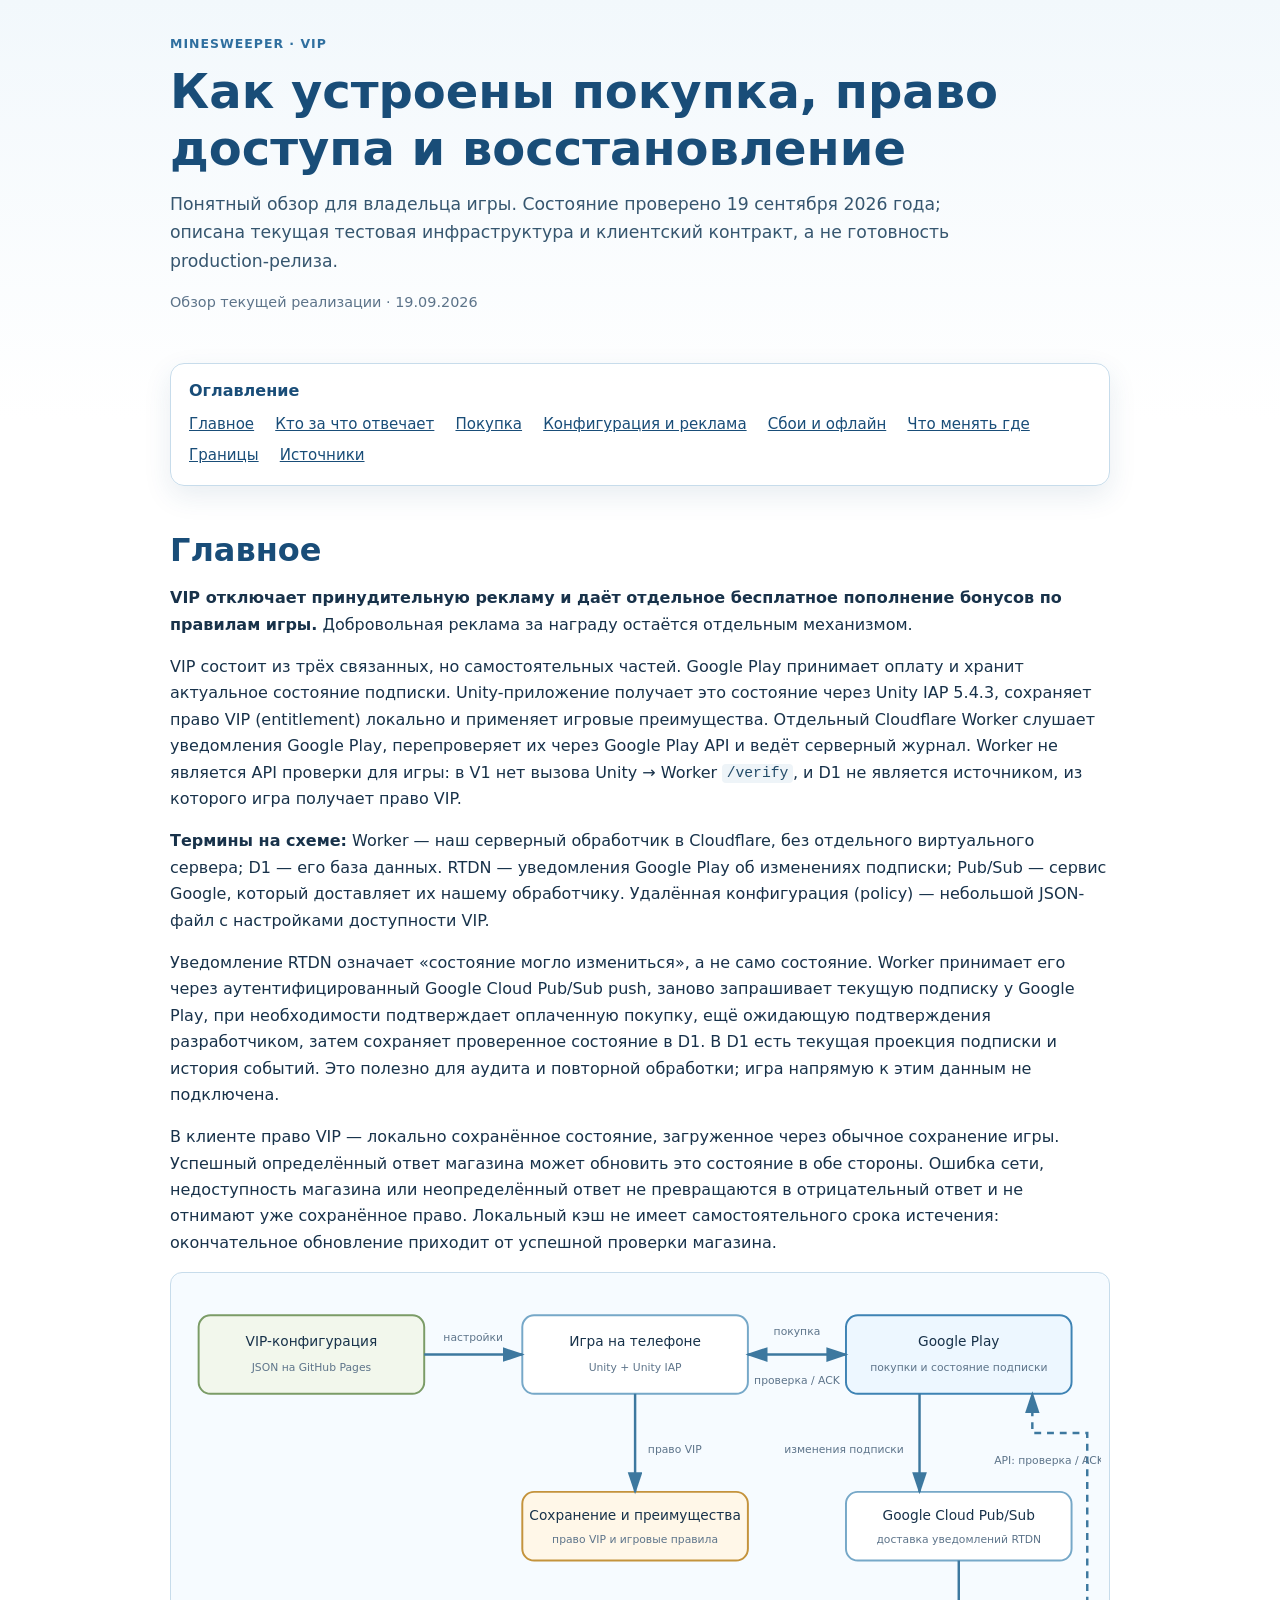
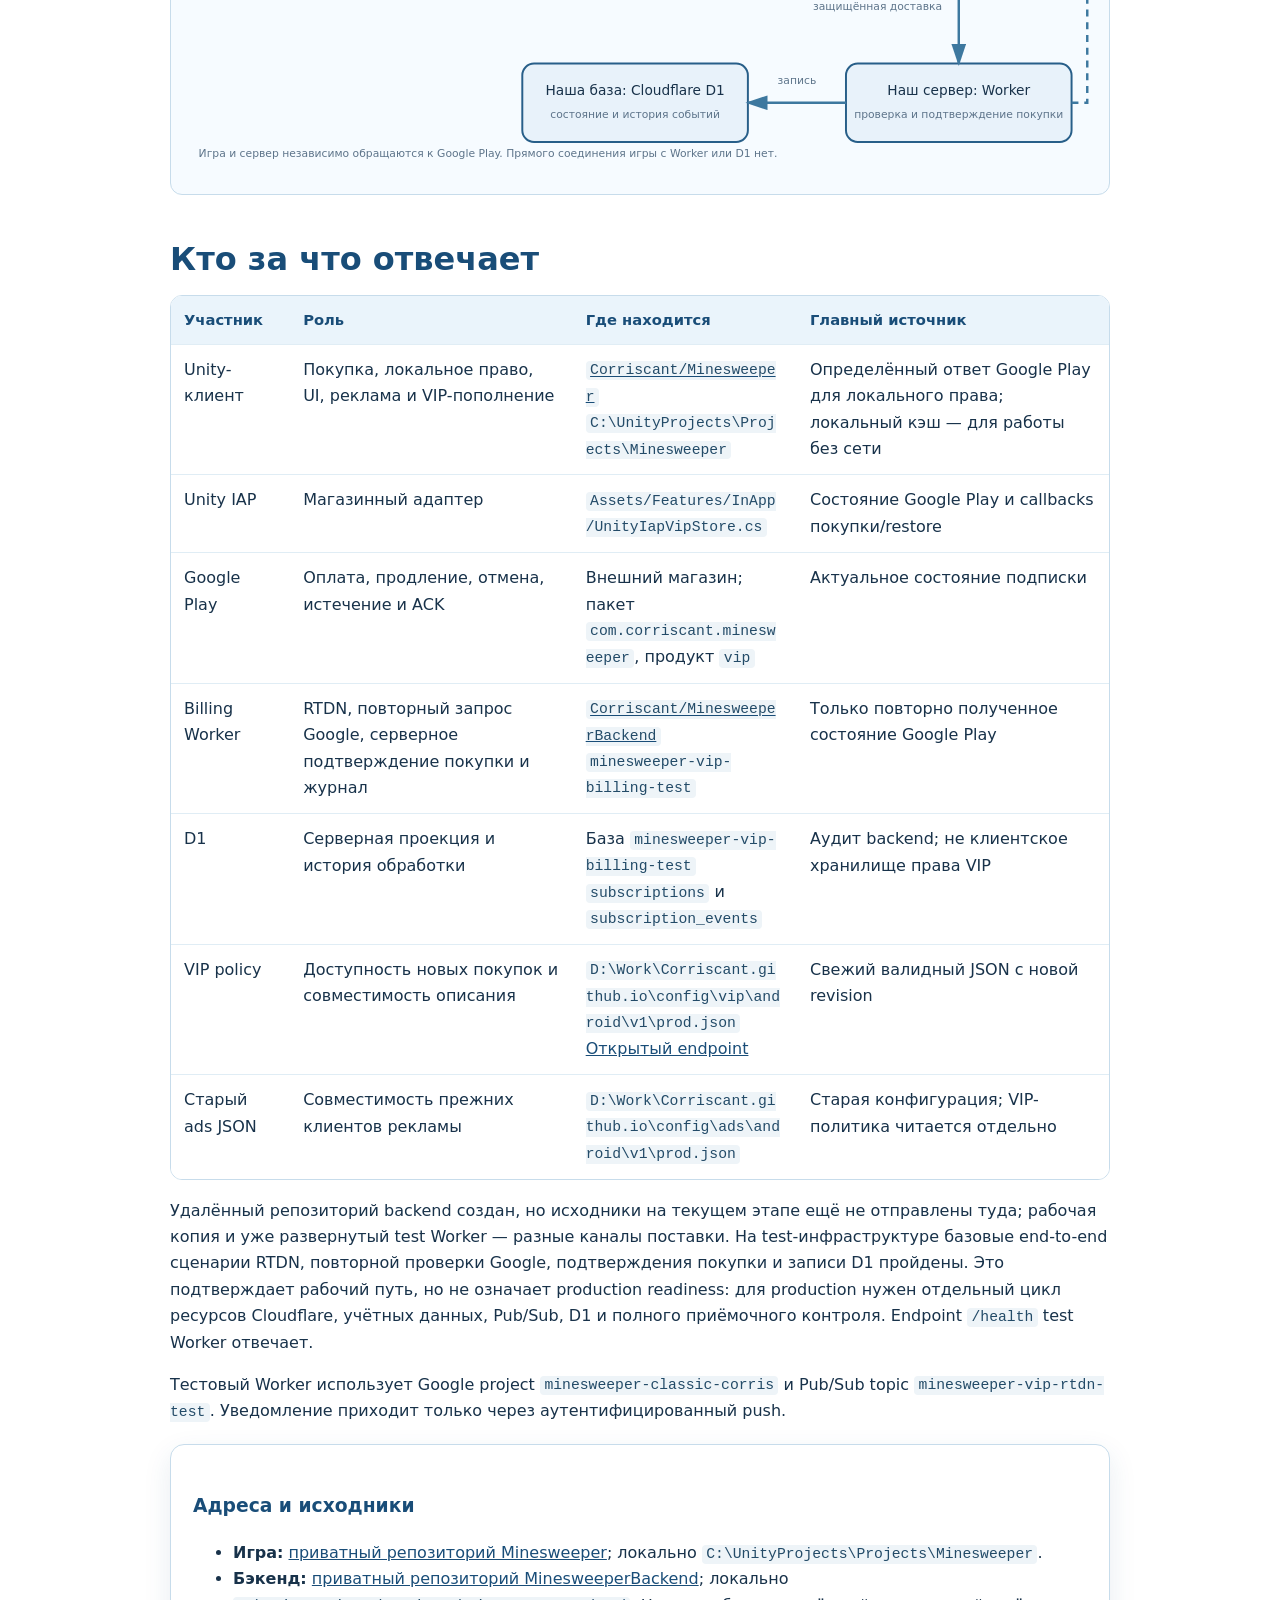
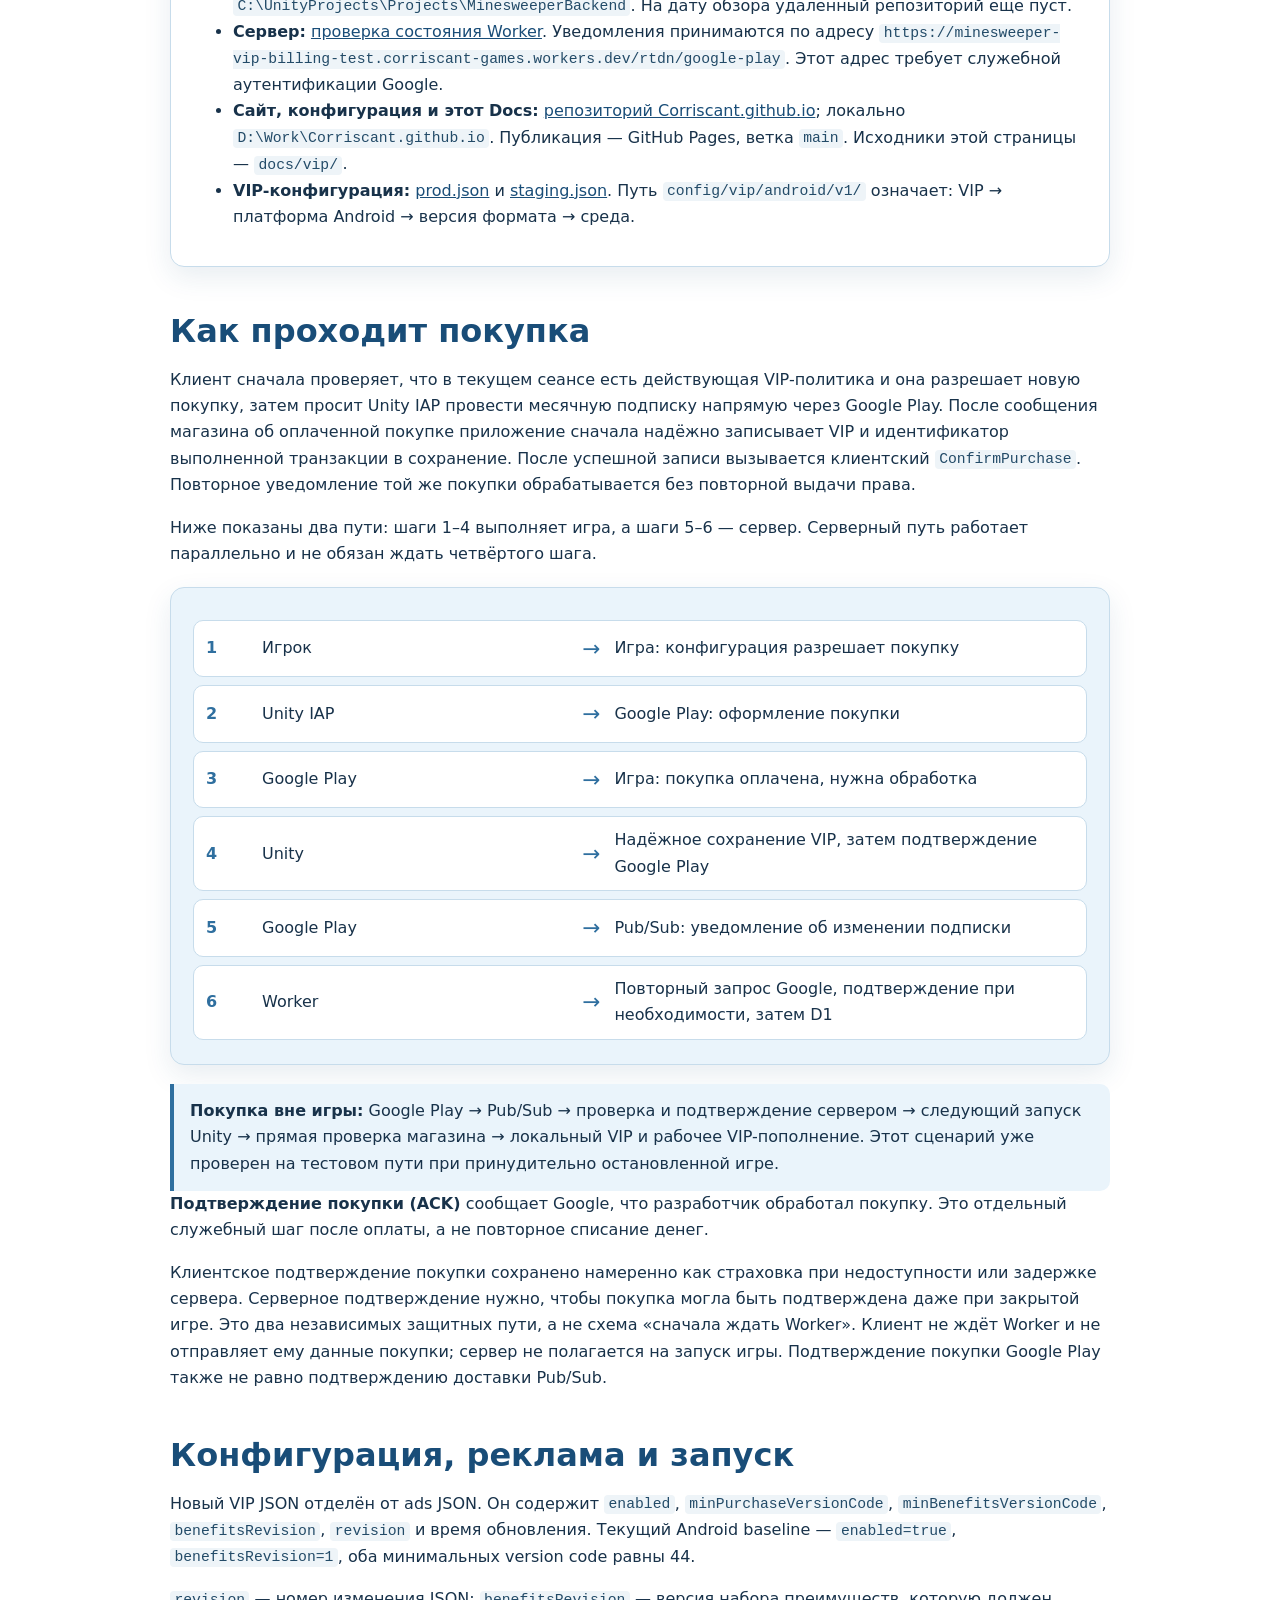
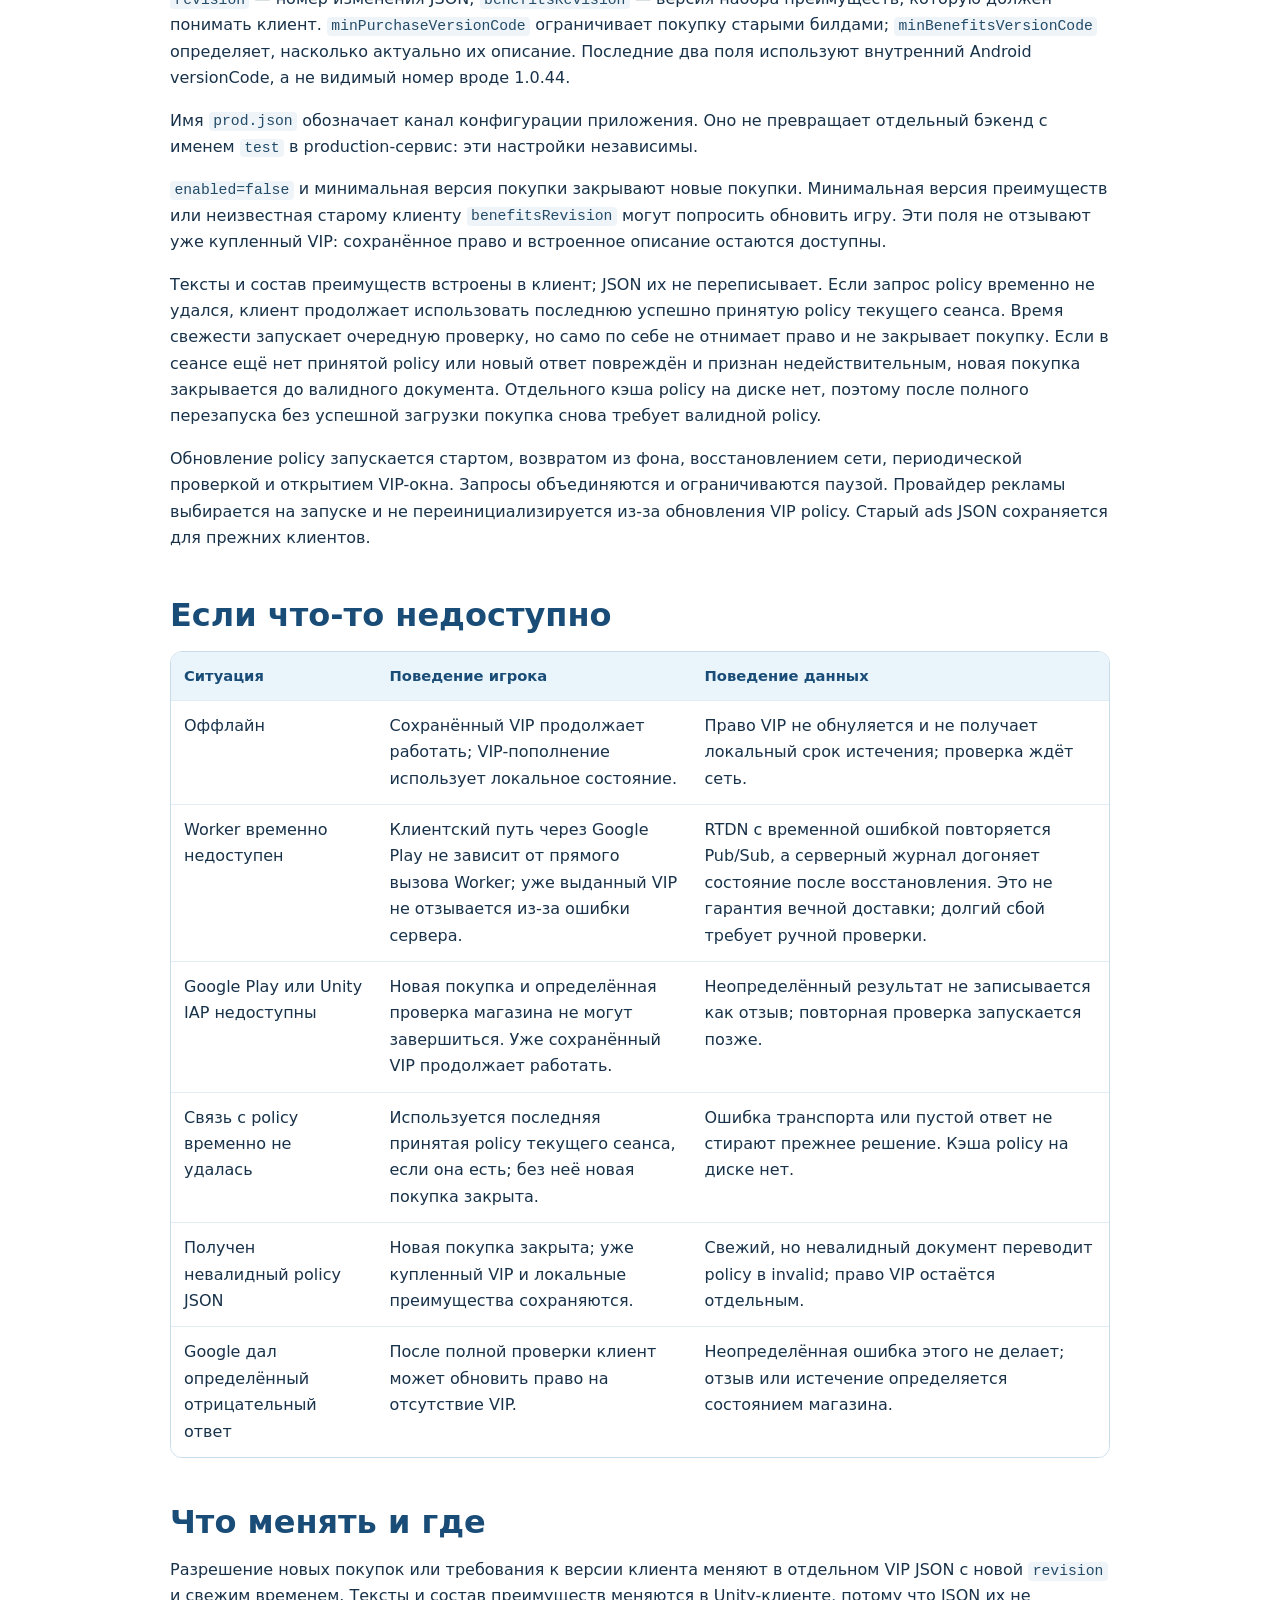
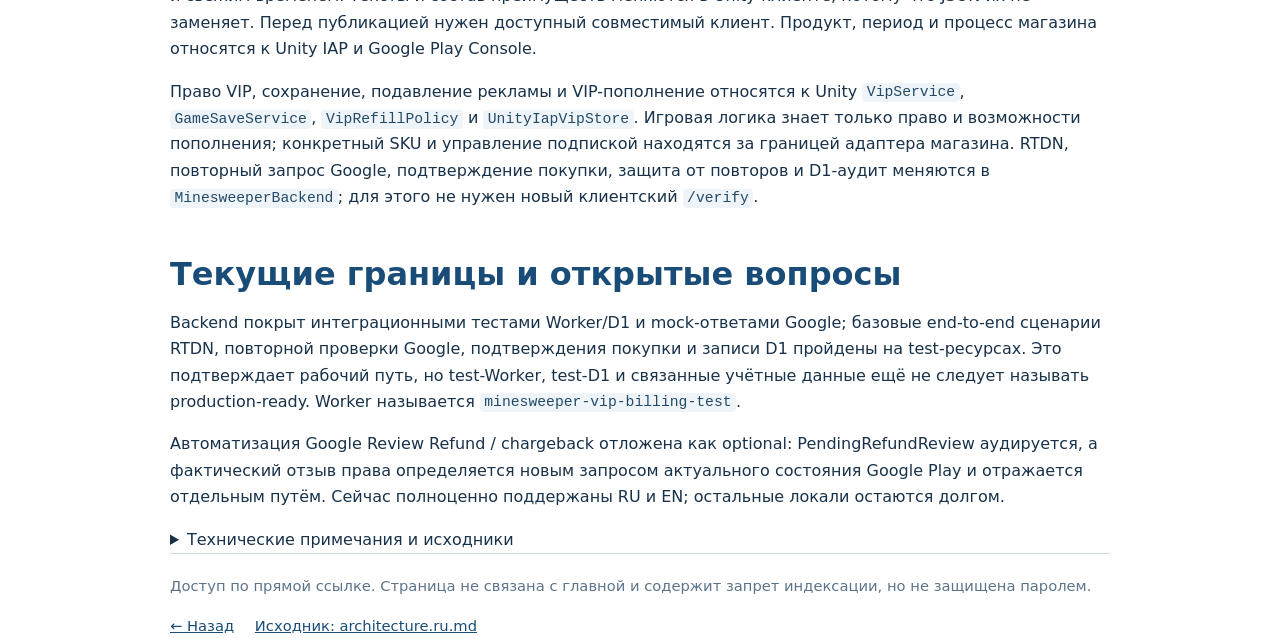
==== docs/vip/index.html @ b13bbac7 "docs: add Russian VIP architecture overview" ====
<!doctype html>
<html lang="ru">
<head>
  <meta charset="utf-8">
  <meta name="viewport" content="width=device-width, initial-scale=1">
  <meta name="robots" content="noindex, nofollow">
  <meta name="description" content="Понятный обзор текущей архитектуры VIP Minesweeper: Google Play, Unity, RTDN, Worker, D1 и удалённая policy.">
  <title>VIP — архитектура и границы ответственности</title>
  <style>
    :root {
      --ink: #18324a;
      --muted: #5d748a;
      --blue: #2f6f9f;
      --blue-dark: #194d78;
      --blue-soft: #eaf4fb;
      --blue-pale: #f6fbff;
      --line: #c7dceb;
      --white: #fff;
      --shadow: 0 10px 28px rgba(28, 83, 120, .10);
    }
    * { box-sizing: border-box; }
    html { scroll-behavior: smooth; }
    body {
      margin: 0;
      color: var(--ink);
      background: linear-gradient(180deg, #f2f8fc 0, #fff 420px);
      font: 16px/1.65 system-ui, -apple-system, "Segoe UI", sans-serif;
    }
    a { color: var(--blue-dark); }
    .wrap { width: min(940px, calc(100% - 32px)); margin: 0 auto; }
    header { padding: 34px 0 24px; }
    .eyebrow { color: var(--blue); font-size: .78rem; font-weight: 700; letter-spacing: .08em; text-transform: uppercase; }
    h1, h2 { color: var(--blue-dark); line-height: 1.2; }
    h1 { margin: 8px 0 12px; font-size: clamp(2rem, 5vw, 3rem); }
    h2 { margin: 2.8rem 0 1rem; font-size: clamp(1.45rem, 3vw, 2rem); scroll-margin-top: 20px; }
    h3 { color: var(--blue-dark); margin-top: 1.6rem; }
    p { margin: 0 0 1rem; }
    .lede { max-width: 780px; color: #36566f; font-size: 1.08rem; }
    .meta { color: var(--muted); font-size: .9rem; }
    nav {
      margin: 8px 0 28px;
      padding: 14px 18px;
      border: 1px solid var(--line);
      border-radius: 14px;
      background: rgba(255,255,255,.82);
      box-shadow: var(--shadow);
    }
    nav strong { display: block; margin-bottom: 5px; color: var(--blue-dark); }
    nav a { display: inline-block; margin: 3px 16px 3px 0; font-size: .94rem; }
    .panel {
      margin: 1.2rem 0;
      padding: 20px 22px;
      border: 1px solid var(--line);
      border-radius: 14px;
      background: var(--white);
      box-shadow: var(--shadow);
    }
    .panel.blue { background: var(--blue-soft); }
    .diagram { overflow-x: auto; padding: 8px; border-radius: 12px; background: var(--blue-pale); border: 1px solid var(--line); }
    svg.arch { display: block; min-width: 760px; width: 100%; height: auto; }
    svg .box { fill: #fff; stroke: #76a8c8; stroke-width: 2; }
    svg .box.store { fill: #edf7ff; stroke: #3e83b4; }
    svg .box.server { fill: #e8f2fa; stroke: #285f89; }
    svg .box.policy { fill: #f2f7ec; stroke: #7b9c67; }
    svg .box.game { fill: #fff7e8; stroke: #c4933c; }
    svg text { fill: var(--ink); font-family: system-ui, sans-serif; font-size: 14px; }
    svg text.small { fill: var(--muted); font-size: 11px; }
    svg .arrow { fill: none; stroke: #3d789f; stroke-width: 2.5; marker-end: url(#arrow); }
    svg .dashed { stroke-dasharray: 7 6; }
    .sequence { display: grid; gap: 8px; margin: 12px 0 4px; }
    .step { display: grid; grid-template-columns: 46px minmax(130px, 1fr) 26px minmax(160px, 1.5fr); align-items: center; gap: 10px; padding: 10px 12px; border: 1px solid var(--line); border-radius: 10px; background: #fff; }
    .step b { color: var(--blue); }
    .step .arrow-text { color: var(--blue); font-size: 1.35rem; text-align: center; }
    .track { margin-top: 14px; padding: 14px 16px; border-left: 4px solid var(--blue); background: var(--blue-soft); border-radius: 0 10px 10px 0; }
    .table-wrap { overflow-x: auto; margin: 12px 0 18px; border: 1px solid var(--line); border-radius: 12px; }
    table { width: 100%; min-width: 760px; border-collapse: collapse; background: #fff; }
    th, td { padding: 12px 13px; text-align: left; vertical-align: top; border-bottom: 1px solid #e0edf5; }
    th { color: var(--blue-dark); background: var(--blue-soft); font-size: .92rem; }
    tr:last-child td { border-bottom: 0; }
    code { overflow-wrap: anywhere; padding: .1em .3em; border-radius: 4px; background: #eef4f8; color: #234b68; font-size: .92em; }
    footer { margin: 3rem 0 4rem; padding-top: 20px; border-top: 1px solid var(--line); color: var(--muted); font-size: .92rem; }
    footer a { margin-right: 16px; }
    @media (max-width: 620px) {
      .wrap { width: min(100% - 22px, 940px); }
      header { padding-top: 22px; }
      .panel { padding: 16px; }
      .step { grid-template-columns: 32px 1fr; gap: 2px 8px; }
      .step .arrow-text { display: none; }
      .step span:last-child { grid-column: 2; color: var(--muted); }
      nav a { margin-right: 10px; }
    }
  </style>
</head>
<body>
  <header class="wrap">
    <div class="eyebrow">Minesweeper · VIP</div>
    <h1>Как устроены покупка, право доступа и восстановление</h1>
    <p class="lede">Понятный обзор для владельца игры. Состояние проверено 19 сентября 2026 года; описана текущая тестовая инфраструктура и клиентский контракт, а не готовность production-релиза.</p>
    <p class="meta">Обзор текущей реализации · 19.09.2026</p>
  </header>

  <main class="wrap">
    <nav aria-label="Оглавление">
      <strong>Оглавление</strong>
      <a href="#main">Главное</a>
      <a href="#roles">Кто за что отвечает</a>
      <a href="#purchase">Покупка</a>
      <a href="#policy">Конфигурация и реклама</a>
      <a href="#failures">Сбои и офлайн</a>
      <a href="#changes">Что менять где</a>
      <a href="#limits">Границы</a>
      <a href="#sources">Источники</a>
    </nav>

    <section id="main">
      <h2>Главное</h2>
      <p><strong>VIP отключает принудительную рекламу и даёт отдельное бесплатное пополнение бонусов по правилам игры.</strong> Добровольная реклама за награду остаётся отдельным механизмом.</p>
      <p>VIP состоит из трёх связанных, но самостоятельных частей. Google Play принимает оплату и хранит актуальное состояние подписки. Unity-приложение получает это состояние через Unity IAP 5.4.3, сохраняет право VIP (entitlement) локально и применяет игровые преимущества. Отдельный Cloudflare Worker слушает уведомления Google Play, перепроверяет их через Google Play API и ведёт серверный журнал. Worker не является API проверки для игры: в V1 нет вызова Unity → Worker <code>/verify</code>, и D1 не является источником, из которого игра получает право VIP.</p>
      <p><strong>Термины на схеме:</strong> Worker — наш серверный обработчик в Cloudflare, без отдельного виртуального сервера; D1 — его база данных. RTDN — уведомления Google Play об изменениях подписки; Pub/Sub — сервис Google, который доставляет их нашему обработчику. Удалённая конфигурация (policy) — небольшой JSON-файл с настройками доступности VIP.</p>
      <p>Уведомление RTDN означает «состояние могло измениться», а не само состояние. Worker принимает его через аутентифицированный Google Cloud Pub/Sub push, заново запрашивает текущую подписку у Google Play, при необходимости подтверждает оплаченную покупку, ещё ожидающую подтверждения разработчиком, затем сохраняет проверенное состояние в D1. В D1 есть текущая проекция подписки и история событий. Это полезно для аудита и повторной обработки; игра напрямую к этим данным не подключена.</p>
      <p>В клиенте право VIP — локально сохранённое состояние, загруженное через обычное сохранение игры. Успешный определённый ответ магазина может обновить это состояние в обе стороны. Ошибка сети, недоступность магазина или неопределённый ответ не превращаются в отрицательный ответ и не отнимают уже сохранённое право. Локальный кэш не имеет самостоятельного срока истечения: окончательное обновление приходит от успешной проверки магазина.</p>
      <div class="diagram" role="img" aria-label="Схема взаимодействия игрока, Unity, Google Play, PubSub, Worker, D1 и VIP policy">
        <svg class="arch" viewBox="0 0 940 515" xmlns="http://www.w3.org/2000/svg">
<defs><marker id="arrow" markerWidth="10" markerHeight="10" refX="8" refY="3" orient="auto-start-reverse"><path d="M0,0 L0,6 L9,3 z" fill="#3d789f"/></marker></defs>
<rect class="box policy" x="20" y="35" width="230" height="80" rx="12"/><text x="135" y="66" text-anchor="middle">VIP-конфигурация</text><text class="small" x="135" y="92" text-anchor="middle">JSON на GitHub Pages</text>
<rect class="box" x="350" y="35" width="230" height="80" rx="12"/><text x="465" y="66" text-anchor="middle">Игра на телефоне</text><text class="small" x="465" y="92" text-anchor="middle">Unity + Unity IAP</text>
<rect class="box store" x="680" y="35" width="230" height="80" rx="12"/><text x="795" y="66" text-anchor="middle">Google Play</text><text class="small" x="795" y="92" text-anchor="middle">покупки и состояние подписки</text>
<rect class="box game" x="350" y="215" width="230" height="70" rx="12"/><text x="465" y="244" text-anchor="middle">Сохранение и преимущества</text><text class="small" x="465" y="267" text-anchor="middle">право VIP и игровые правила</text>
<rect class="box" x="680" y="215" width="230" height="70" rx="12"/><text x="795" y="244" text-anchor="middle">Google Cloud Pub/Sub</text><text class="small" x="795" y="267" text-anchor="middle">доставка уведомлений RTDN</text>
<rect class="box server" x="680" y="390" width="230" height="80" rx="12"/><text x="795" y="422" text-anchor="middle">Наш сервер: Worker</text><text class="small" x="795" y="446" text-anchor="middle">проверка и подтверждение покупки</text>
<rect class="box server" x="350" y="390" width="230" height="80" rx="12"/><text x="465" y="422" text-anchor="middle">Наша база: Cloudflare D1</text><text class="small" x="465" y="446" text-anchor="middle">состояние и история событий</text>
<line class="arrow" x1="250" y1="75" x2="350" y2="75"/><text class="small" x="300" y="61" text-anchor="middle">настройки</text>
<line class="arrow" style="marker-start:url(#arrow)" x1="580" y1="75" x2="680" y2="75"/><text class="small" x="630" y="55" text-anchor="middle">покупка</text><text class="small" x="630" y="105" text-anchor="middle">проверка / ACK</text>
<line class="arrow" x1="465" y1="115" x2="465" y2="215"/><text class="small" x="478" y="175">право VIP</text>
<line class="arrow" x1="755" y1="115" x2="755" y2="215"/><text class="small" x="739" y="175" text-anchor="end">изменения подписки</text>
<line class="arrow" x1="795" y1="285" x2="795" y2="390"/><text class="small" x="778" y="335" text-anchor="end">защищённая доставка</text>
<line class="arrow" x1="680" y1="430" x2="580" y2="430"/><text class="small" x="630" y="411" text-anchor="middle">запись</text>
<path class="arrow dashed" d="M910 430 L926 430 L926 155 L870 155 L870 115"/><text class="small" x="887" y="187" text-anchor="middle">API: проверка / ACK</text>
<text class="small" x="20" y="485">Игра и сервер независимо обращаются к Google Play. Прямого соединения игры с Worker или D1 нет.</text>
</svg>
      </div>
    </section>

    <section id="roles">
      <h2>Кто за что отвечает</h2>
      <div class="table-wrap">
        <table>
          <thead><tr><th>Участник</th><th>Роль</th><th>Где находится</th><th>Главный источник</th></tr></thead>
          <tbody>
            <tr><td>Unity-клиент</td><td>Покупка, локальное право, UI, реклама и VIP-пополнение</td><td><a href="https://github.com/Corriscant/Minesweeper"><code>Corriscant/Minesweeper</code></a><br><code>C:\UnityProjects\Projects\Minesweeper</code></td><td>Определённый ответ Google Play для локального права; локальный кэш — для работы без сети</td></tr>
            <tr><td>Unity IAP</td><td>Магазинный адаптер</td><td><code>Assets/Features/InApp/UnityIapVipStore.cs</code></td><td>Состояние Google Play и callbacks покупки/restore</td></tr>
            <tr><td>Google Play</td><td>Оплата, продление, отмена, истечение и ACK</td><td>Внешний магазин; пакет <code>com.corriscant.minesweeper</code>, продукт <code>vip</code></td><td>Актуальное состояние подписки</td></tr>
            <tr><td>Billing Worker</td><td>RTDN, повторный запрос Google, серверное подтверждение покупки и журнал</td><td><a href="https://github.com/Corriscant/MinesweeperBackend"><code>Corriscant/MinesweeperBackend</code></a><br><code>minesweeper-vip-billing-test</code></td><td>Только повторно полученное состояние Google Play</td></tr>
            <tr><td>D1</td><td>Серверная проекция и история обработки</td><td>База <code>minesweeper-vip-billing-test</code><br><code>subscriptions</code> и <code>subscription_events</code></td><td>Аудит backend; не клиентское хранилище права VIP</td></tr>
            <tr><td>VIP policy</td><td>Доступность новых покупок и совместимость описания</td><td><code>D:\Work\Corriscant.github.io\config\vip\android\v1\prod.json</code><br><a href="https://corriscant.github.io/config/vip/android/v1/prod.json">Открытый endpoint</a></td><td>Свежий валидный JSON с новой revision</td></tr>
            <tr><td>Старый ads JSON</td><td>Совместимость прежних клиентов рекламы</td><td><code>D:\Work\Corriscant.github.io\config\ads\android\v1\prod.json</code></td><td>Старая конфигурация; VIP-политика читается отдельно</td></tr>
          </tbody>
        </table>
      </div>
      <p>Удалённый репозиторий backend создан, но исходники на текущем этапе ещё не отправлены туда; рабочая копия и уже развернутый test Worker — разные каналы поставки. На test-инфраструктуре базовые end-to-end сценарии RTDN, повторной проверки Google, подтверждения покупки и записи D1 пройдены. Это подтверждает рабочий путь, но не означает production readiness: для production нужен отдельный цикл ресурсов Cloudflare, учётных данных, Pub/Sub, D1 и полного приёмочного контроля. Endpoint <code>/health</code> test Worker отвечает.</p>
      <p>Тестовый Worker использует Google project <code>minesweeper-classic-corris</code> и Pub/Sub topic <code>minesweeper-vip-rtdn-test</code>. Уведомление приходит только через аутентифицированный push.</p>
    </section>

<div class="panel"><h3>Адреса и исходники</h3>
<ul>
<li><strong>Игра:</strong> <a href="https://github.com/Corriscant/Minesweeper">приватный репозиторий Minesweeper</a>; локально <code>C:\UnityProjects\Projects\Minesweeper</code>.</li>
<li><strong>Бэкенд:</strong> <a href="https://github.com/Corriscant/MinesweeperBackend">приватный репозиторий MinesweeperBackend</a>; локально <code>C:\UnityProjects\Projects\MinesweeperBackend</code>. На дату обзора удалённый репозиторий ещё пуст.</li>
<li><strong>Сервер:</strong> <a href="https://minesweeper-vip-billing-test.corriscant-games.workers.dev/health">проверка состояния Worker</a>. Уведомления принимаются по адресу <code>https://minesweeper-vip-billing-test.corriscant-games.workers.dev/rtdn/google-play</code>. Этот адрес требует служебной аутентификации Google.</li>
<li><strong>Сайт, конфигурация и этот Docs:</strong> <a href="https://github.com/Corriscant/Corriscant.github.io">репозиторий Corriscant.github.io</a>; локально <code>D:\Work\Corriscant.github.io</code>. Публикация — GitHub Pages, ветка <code>main</code>. Исходники этой страницы — <code>docs/vip/</code>.</li>
<li><strong>VIP-конфигурация:</strong> <a href="https://corriscant.github.io/config/vip/android/v1/prod.json">prod.json</a> и <a href="https://corriscant.github.io/config/vip/android/v1/staging.json">staging.json</a>. Путь <code>config/vip/android/v1/</code> означает: VIP → платформа Android → версия формата → среда.</li>
</ul></div>
    <section id="purchase">
      <h2>Как проходит покупка</h2>
      <p>Клиент сначала проверяет, что в текущем сеансе есть действующая VIP-политика и она разрешает новую покупку, затем просит Unity IAP провести месячную подписку напрямую через Google Play. После сообщения магазина об оплаченной покупке приложение сначала надёжно записывает VIP и идентификатор выполненной транзакции в сохранение. После успешной записи вызывается клиентский <code>ConfirmPurchase</code>. Повторное уведомление той же покупки обрабатывается без повторной выдачи права.</p>
      <p>Ниже показаны два пути: шаги 1–4 выполняет игра, а шаги 5–6 — сервер. Серверный путь работает параллельно и не обязан ждать четвёртого шага.</p>
      <div class="panel blue" aria-label="Последовательность обычной покупки">
        <div class="sequence">
          <div class="step"><b>1</b><span>Игрок</span><span class="arrow-text">→</span><span>Игра: конфигурация разрешает покупку</span></div>
          <div class="step"><b>2</b><span>Unity IAP</span><span class="arrow-text">→</span><span>Google Play: оформление покупки</span></div>
          <div class="step"><b>3</b><span>Google Play</span><span class="arrow-text">→</span><span>Игра: покупка оплачена, нужна обработка</span></div>
          <div class="step"><b>4</b><span>Unity</span><span class="arrow-text">→</span><span>Надёжное сохранение VIP, затем подтверждение Google Play</span></div>
          <div class="step"><b>5</b><span>Google Play</span><span class="arrow-text">→</span><span>Pub/Sub: уведомление об изменении подписки</span></div>
          <div class="step"><b>6</b><span>Worker</span><span class="arrow-text">→</span><span>Повторный запрос Google, подтверждение при необходимости, затем D1</span></div>
        </div>
      </div>
      <div class="track"><strong>Покупка вне игры:</strong> Google Play → Pub/Sub → проверка и подтверждение сервером → следующий запуск Unity → прямая проверка магазина → локальный VIP и рабочее VIP-пополнение. Этот сценарий уже проверен на тестовом пути при принудительно остановленной игре.</div>
      <p><strong>Подтверждение покупки (ACK)</strong> сообщает Google, что разработчик обработал покупку. Это отдельный служебный шаг после оплаты, а не повторное списание денег.</p>
      <p>Клиентское подтверждение покупки сохранено намеренно как страховка при недоступности или задержке сервера. Серверное подтверждение нужно, чтобы покупка могла быть подтверждена даже при закрытой игре. Это два независимых защитных пути, а не схема «сначала ждать Worker». Клиент не ждёт Worker и не отправляет ему данные покупки; сервер не полагается на запуск игры. Подтверждение покупки Google Play также не равно подтверждению доставки Pub/Sub.</p>
    </section>

    <section id="policy">
      <h2>Конфигурация, реклама и запуск</h2>
      <p>Новый VIP JSON отделён от ads JSON. Он содержит <code>enabled</code>, <code>minPurchaseVersionCode</code>, <code>minBenefitsVersionCode</code>, <code>benefitsRevision</code>, <code>revision</code> и время обновления. Текущий Android baseline — <code>enabled=true</code>, <code>benefitsRevision=1</code>, оба минимальных version code равны 44.</p>
      <p><code>revision</code> — номер изменения JSON; <code>benefitsRevision</code> — версия набора преимуществ, которую должен понимать клиент. <code>minPurchaseVersionCode</code> ограничивает покупку старыми билдами; <code>minBenefitsVersionCode</code> определяет, насколько актуально их описание. Последние два поля используют внутренний Android versionCode, а не видимый номер вроде 1.0.44.</p>
      <p>Имя <code>prod.json</code> обозначает канал конфигурации приложения. Оно не превращает отдельный бэкенд с именем <code>test</code> в production-сервис: эти настройки независимы.</p>
      <p><code>enabled=false</code> и минимальная версия покупки закрывают новые покупки. Минимальная версия преимуществ или неизвестная старому клиенту <code>benefitsRevision</code> могут попросить обновить игру. Эти поля не отзывают уже купленный VIP: сохранённое право и встроенное описание остаются доступны.</p>
      <p>Тексты и состав преимуществ встроены в клиент; JSON их не переписывает. Если запрос policy временно не удался, клиент продолжает использовать последнюю успешно принятую policy текущего сеанса. Время свежести запускает очередную проверку, но само по себе не отнимает право и не закрывает покупку. Если в сеансе ещё нет принятой policy или новый ответ повреждён и признан недействительным, новая покупка закрывается до валидного документа. Отдельного кэша policy на диске нет, поэтому после полного перезапуска без успешной загрузки покупка снова требует валидной policy.</p>
      <p>Обновление policy запускается стартом, возвратом из фона, восстановлением сети, периодической проверкой и открытием VIP-окна. Запросы объединяются и ограничиваются паузой. Провайдер рекламы выбирается на запуске и не переинициализируется из-за обновления VIP policy. Старый ads JSON сохраняется для прежних клиентов.</p>
    </section>

    <section id="failures">
      <h2>Если что-то недоступно</h2>
      <div class="table-wrap">
        <table>
          <thead><tr><th>Ситуация</th><th>Поведение игрока</th><th>Поведение данных</th></tr></thead>
          <tbody>
            <tr><td>Оффлайн</td><td>Сохранённый VIP продолжает работать; VIP-пополнение использует локальное состояние.</td><td>Право VIP не обнуляется и не получает локальный срок истечения; проверка ждёт сеть.</td></tr>
            <tr><td>Worker временно недоступен</td><td>Клиентский путь через Google Play не зависит от прямого вызова Worker; уже выданный VIP не отзывается из-за ошибки сервера.</td><td>RTDN с временной ошибкой повторяется Pub/Sub, а серверный журнал догоняет состояние после восстановления. Это не гарантия вечной доставки; долгий сбой требует ручной проверки.</td></tr>
            <tr><td>Google Play или Unity IAP недоступны</td><td>Новая покупка и определённая проверка магазина не могут завершиться. Уже сохранённый VIP продолжает работать.</td><td>Неопределённый результат не записывается как отзыв; повторная проверка запускается позже.</td></tr>
            <tr><td>Связь с policy временно не удалась</td><td>Используется последняя принятая policy текущего сеанса, если она есть; без неё новая покупка закрыта.</td><td>Ошибка транспорта или пустой ответ не стирают прежнее решение. Кэша policy на диске нет.</td></tr>
            <tr><td>Получен невалидный policy JSON</td><td>Новая покупка закрыта; уже купленный VIP и локальные преимущества сохраняются.</td><td>Свежий, но невалидный документ переводит policy в invalid; право VIP остаётся отдельным.</td></tr>
            <tr><td>Google дал определённый отрицательный ответ</td><td>После полной проверки клиент может обновить право на отсутствие VIP.</td><td>Неопределённая ошибка этого не делает; отзыв или истечение определяется состоянием магазина.</td></tr>
          </tbody>
        </table>
      </div>
    </section>

    <section id="changes">
      <h2>Что менять и где</h2>
      <p>Разрешение новых покупок или требования к версии клиента меняют в отдельном VIP JSON с новой <code>revision</code> и свежим временем. Тексты и состав преимуществ меняются в Unity-клиенте, потому что JSON их не заменяет. Перед публикацией нужен доступный совместимый клиент. Продукт, период и процесс магазина относятся к Unity IAP и Google Play Console.</p>
      <p>Право VIP, сохранение, подавление рекламы и VIP-пополнение относятся к Unity <code>VipService</code>, <code>GameSaveService</code>, <code>VipRefillPolicy</code> и <code>UnityIapVipStore</code>. Игровая логика знает только право и возможности пополнения; конкретный SKU и управление подпиской находятся за границей адаптера магазина. RTDN, повторный запрос Google, подтверждение покупки, защита от повторов и D1-аудит меняются в <code>MinesweeperBackend</code>; для этого не нужен новый клиентский <code>/verify</code>.</p>
    </section>

    <section id="limits">
      <h2>Текущие границы и открытые вопросы</h2>
      <p>Backend покрыт интеграционными тестами Worker/D1 и mock-ответами Google; базовые end-to-end сценарии RTDN, повторной проверки Google, подтверждения покупки и записи D1 пройдены на test-ресурсах. Это подтверждает рабочий путь, но test-Worker, test-D1 и связанные учётные данные ещё не следует называть production-ready. Worker называется <code>minesweeper-vip-billing-test</code>.</p>
      <p>Автоматизация Google Review Refund / chargeback отложена как optional: PendingRefundReview аудируется, а фактический отзыв права определяется новым запросом актуального состояния Google Play и отражается отдельным путём. Сейчас полноценно поддержаны RU и EN; остальные локали остаются долгом.</p>
    </section>

    <section id="sources">
      <details>
        <summary>Технические примечания и исходники</summary>
        <ul>
          <li>Backend: <code>README.md</code>, <code>wrangler.jsonc</code>, <code>src/auth.ts</code>, <code>src/rtdn.ts</code>, <code>src/google-play.ts</code>, <code>src/processor.ts</code>, <code>src/db.ts</code>, <code>migrations/0001_initial.sql</code>.</li>
          <li>Unity: <code>VIP_Next_Chat_Handoff_2026-09-19.md</code>, <code>VIP_Store_Recovery_Coordination_2026-09-19.md</code>, актуальные <code>VipService.cs</code>, <code>UnityIapVipStore.cs</code>, <code>VipRemotePolicy.cs</code>, <code>VipConfig.asset</code> и <code>BillingMode.json</code>.</li>
          <li>Конфигурация: <a href="https://corriscant.github.io/config/vip/android/v1/prod.json"><code>config/vip/android/v1/prod.json</code></a>; baseline revision 10 на дату обзора.</li>
          <li>Репозитории: <a href="https://github.com/Corriscant/Minesweeper"><code>Corriscant/Minesweeper</code></a> и <a href="https://github.com/Corriscant/MinesweeperBackend"><code>Corriscant/MinesweeperBackend</code></a>. Credentials не включены; исходники backend пока остаются в локальной рабочей копии.</li>
          <li>Состав backend, текущий URL Worker и baseline policy следует перепроверить перед production-релизом. Отложенный Review Refund, реальные возвраты и дополнительные локали не входят в текущий ACK-контракт; фактический отзыв права определяется новым запросом состояния Google Play.</li>
        </ul>
      </details>
    </section>
  </main>

  <footer class="wrap">
    <p>Доступ по прямой ссылке. Страница не связана с главной и содержит запрет индексации, но не защищена паролем.</p>
    <a href="../index.html">← Назад</a>
    <a href="architecture.ru.md">Исходник: architecture.ru.md</a>
  </footer>
</body>
</html>
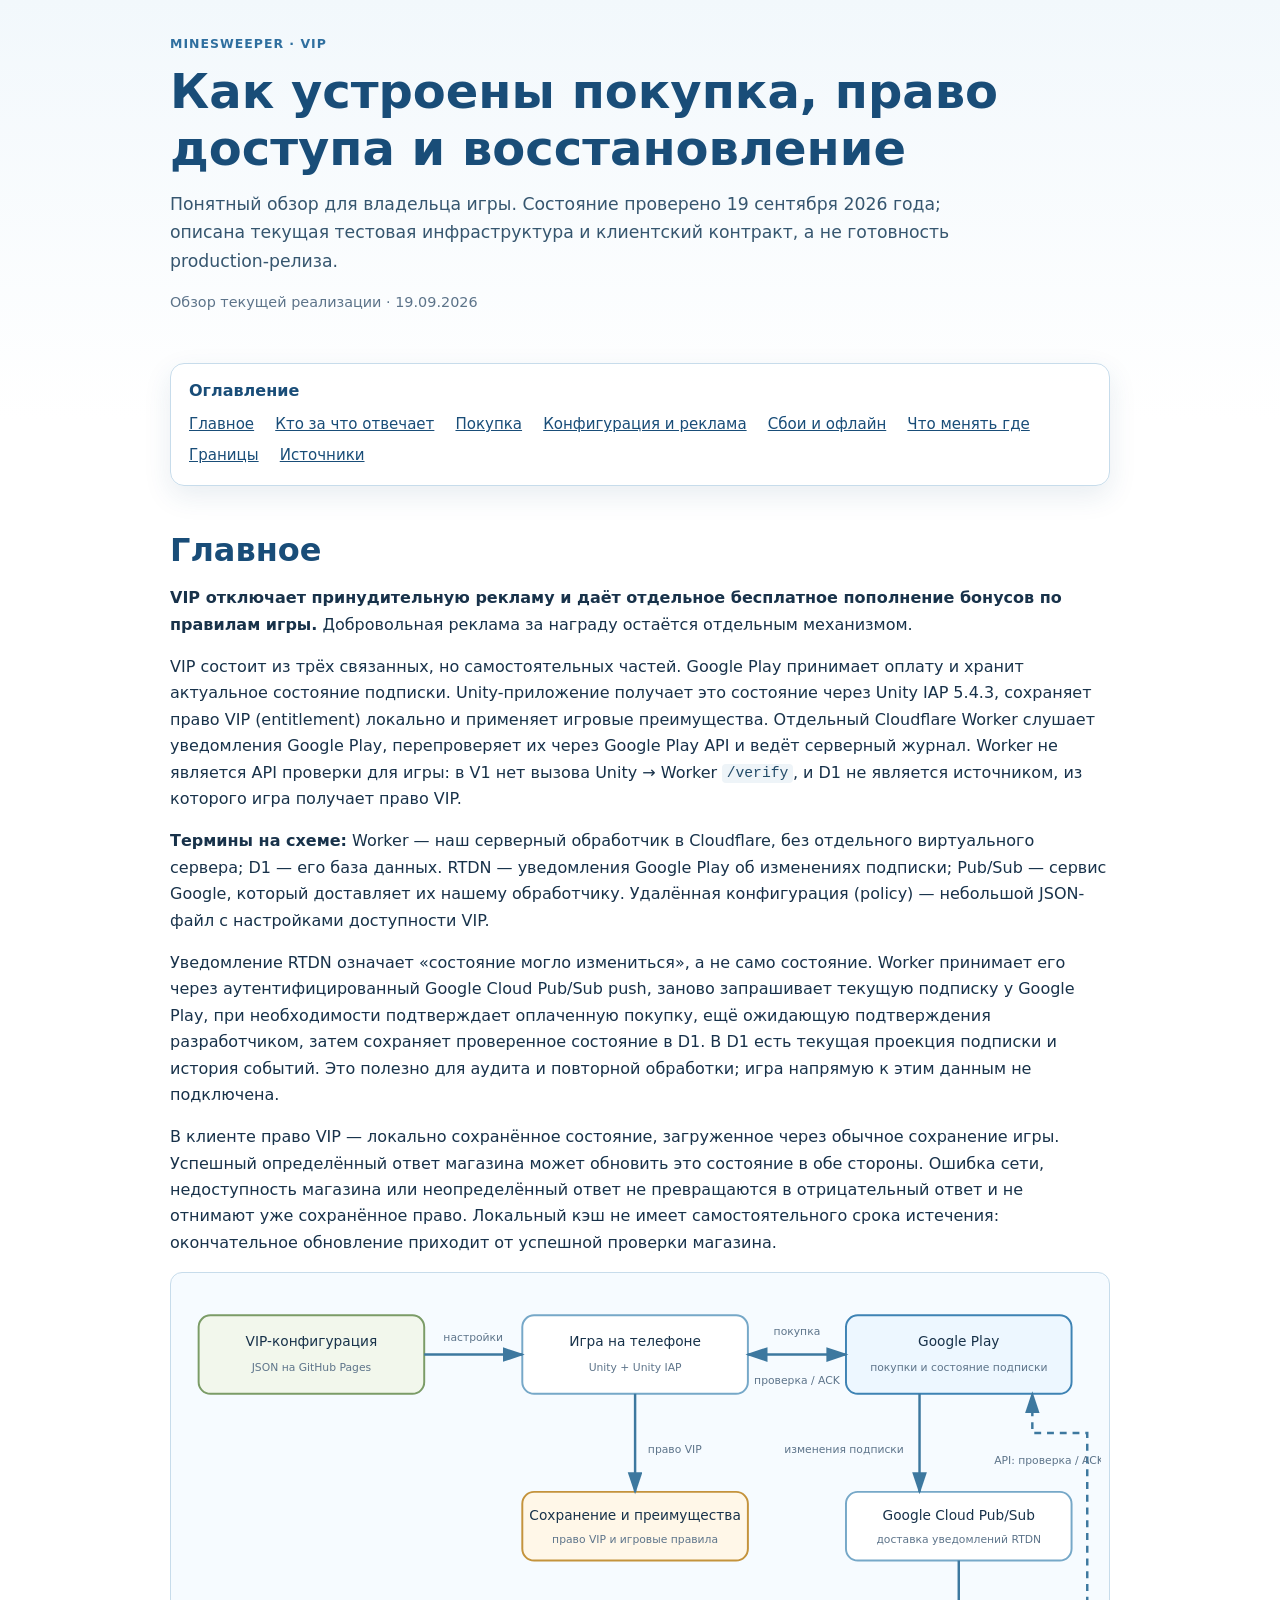
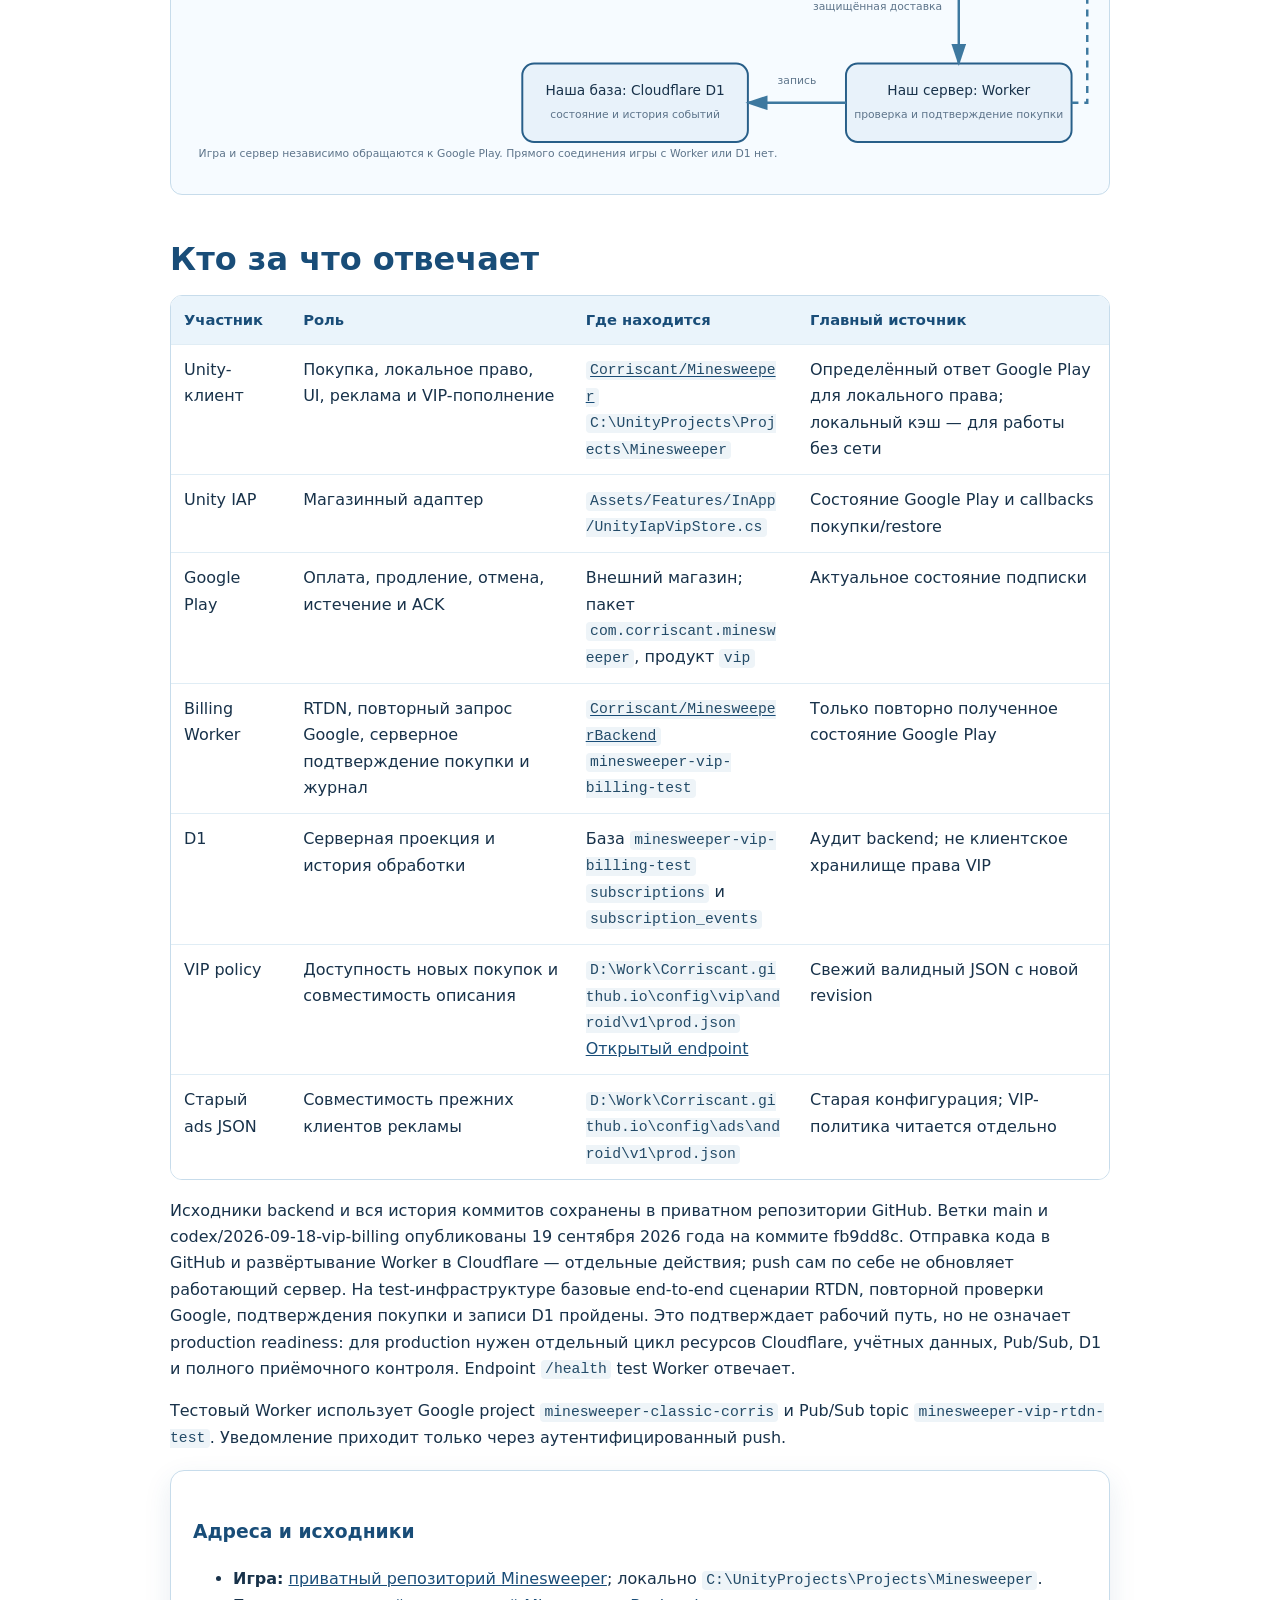
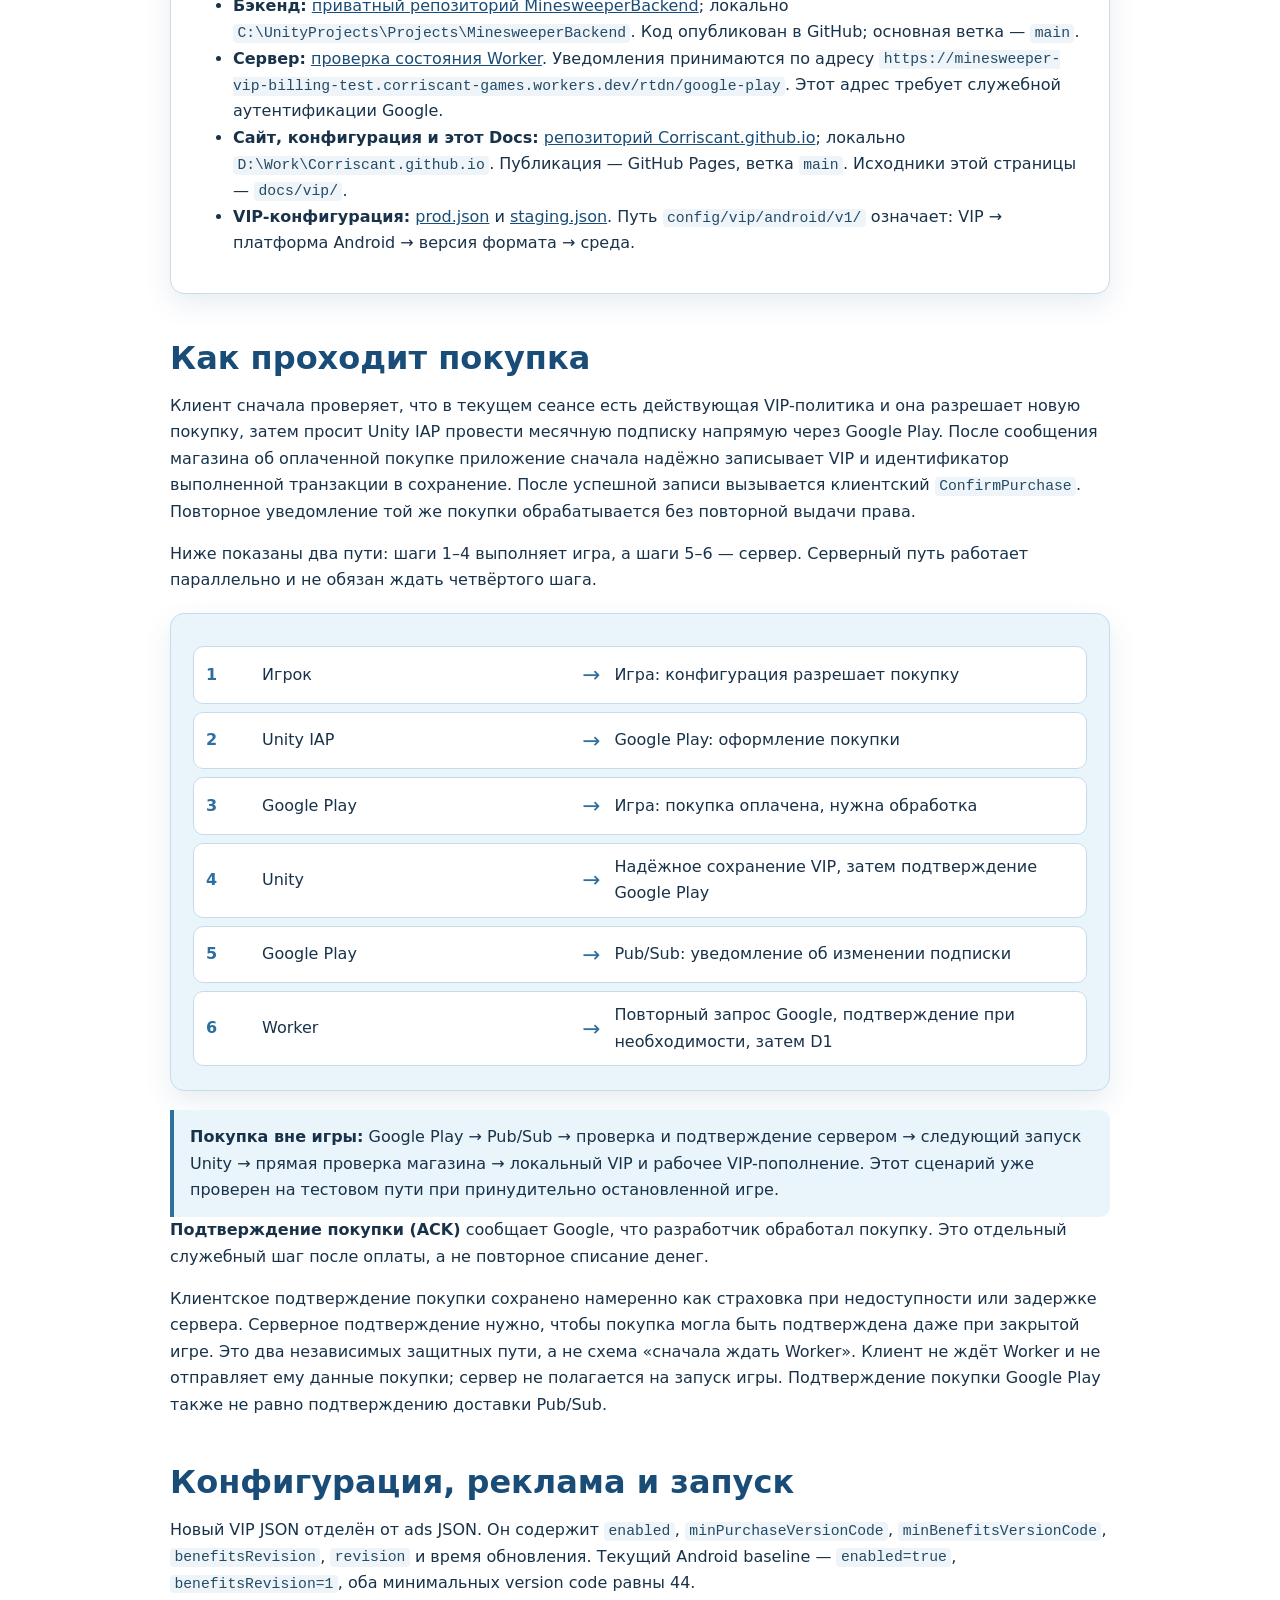
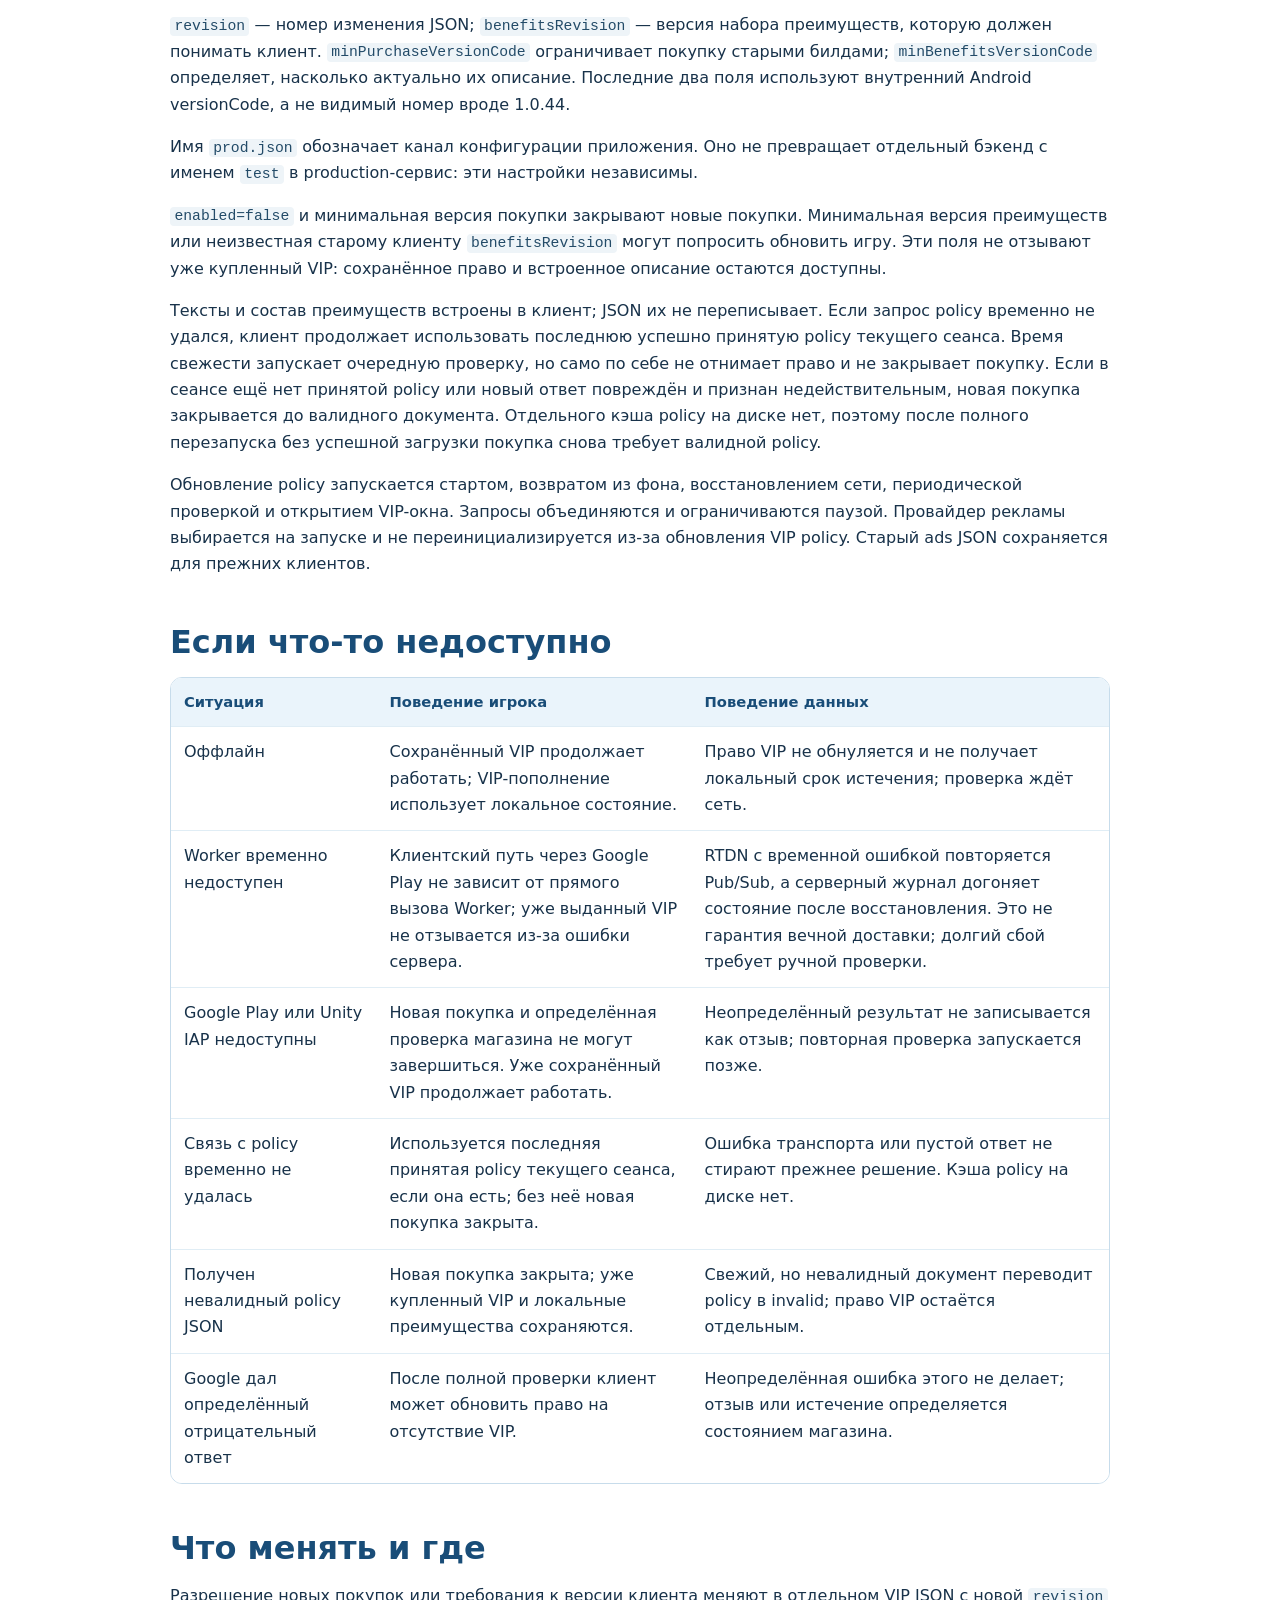
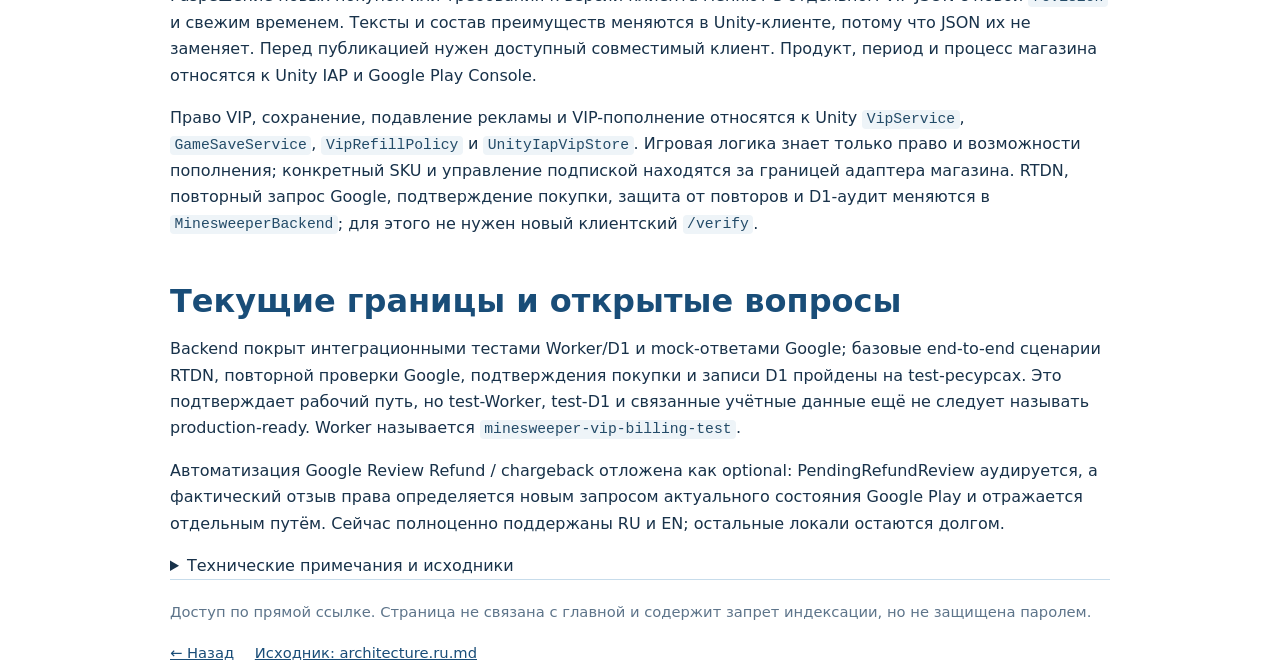
==== commit ec8c6e24: "docs: record private backend repository publication" ====
--- a/docs/vip/index.html
+++ b/docs/vip/index.html
@@ -157,14 +157,14 @@
           </tbody>
         </table>
       </div>
-      <p>Удалённый репозиторий backend создан, но исходники на текущем этапе ещё не отправлены туда; рабочая копия и уже развернутый test Worker — разные каналы поставки. На test-инфраструктуре базовые end-to-end сценарии RTDN, повторной проверки Google, подтверждения покупки и записи D1 пройдены. Это подтверждает рабочий путь, но не означает production readiness: для production нужен отдельный цикл ресурсов Cloudflare, учётных данных, Pub/Sub, D1 и полного приёмочного контроля. Endpoint <code>/health</code> test Worker отвечает.</p>
+      <p>Исходники backend и вся история коммитов сохранены в приватном репозитории GitHub. Ветки main и codex/2026-09-18-vip-billing опубликованы 19 сентября 2026 года на коммите fb9dd8c. Отправка кода в GitHub и развёртывание Worker в Cloudflare — отдельные действия; push сам по себе не обновляет работающий сервер. На test-инфраструктуре базовые end-to-end сценарии RTDN, повторной проверки Google, подтверждения покупки и записи D1 пройдены. Это подтверждает рабочий путь, но не означает production readiness: для production нужен отдельный цикл ресурсов Cloudflare, учётных данных, Pub/Sub, D1 и полного приёмочного контроля. Endpoint <code>/health</code> test Worker отвечает.</p>
       <p>Тестовый Worker использует Google project <code>minesweeper-classic-corris</code> и Pub/Sub topic <code>minesweeper-vip-rtdn-test</code>. Уведомление приходит только через аутентифицированный push.</p>
     </section>
 
 <div class="panel"><h3>Адреса и исходники</h3>
 <ul>
 <li><strong>Игра:</strong> <a href="https://github.com/Corriscant/Minesweeper">приватный репозиторий Minesweeper</a>; локально <code>C:\UnityProjects\Projects\Minesweeper</code>.</li>
-<li><strong>Бэкенд:</strong> <a href="https://github.com/Corriscant/MinesweeperBackend">приватный репозиторий MinesweeperBackend</a>; локально <code>C:\UnityProjects\Projects\MinesweeperBackend</code>. На дату обзора удалённый репозиторий ещё пуст.</li>
+<li><strong>Бэкенд:</strong> <a href="https://github.com/Corriscant/MinesweeperBackend">приватный репозиторий MinesweeperBackend</a>; локально <code>C:\UnityProjects\Projects\MinesweeperBackend</code>. Код опубликован в GitHub; основная ветка — <code>main</code>.</li>
 <li><strong>Сервер:</strong> <a href="https://minesweeper-vip-billing-test.corriscant-games.workers.dev/health">проверка состояния Worker</a>. Уведомления принимаются по адресу <code>https://minesweeper-vip-billing-test.corriscant-games.workers.dev/rtdn/google-play</code>. Этот адрес требует служебной аутентификации Google.</li>
 <li><strong>Сайт, конфигурация и этот Docs:</strong> <a href="https://github.com/Corriscant/Corriscant.github.io">репозиторий Corriscant.github.io</a>; локально <code>D:\Work\Corriscant.github.io</code>. Публикация — GitHub Pages, ветка <code>main</code>. Исходники этой страницы — <code>docs/vip/</code>.</li>
 <li><strong>VIP-конфигурация:</strong> <a href="https://corriscant.github.io/config/vip/android/v1/prod.json">prod.json</a> и <a href="https://corriscant.github.io/config/vip/android/v1/staging.json">staging.json</a>. Путь <code>config/vip/android/v1/</code> означает: VIP → платформа Android → версия формата → среда.</li>
@@ -234,7 +234,7 @@
           <li>Backend: <code>README.md</code>, <code>wrangler.jsonc</code>, <code>src/auth.ts</code>, <code>src/rtdn.ts</code>, <code>src/google-play.ts</code>, <code>src/processor.ts</code>, <code>src/db.ts</code>, <code>migrations/0001_initial.sql</code>.</li>
           <li>Unity: <code>VIP_Next_Chat_Handoff_2026-09-19.md</code>, <code>VIP_Store_Recovery_Coordination_2026-09-19.md</code>, актуальные <code>VipService.cs</code>, <code>UnityIapVipStore.cs</code>, <code>VipRemotePolicy.cs</code>, <code>VipConfig.asset</code> и <code>BillingMode.json</code>.</li>
           <li>Конфигурация: <a href="https://corriscant.github.io/config/vip/android/v1/prod.json"><code>config/vip/android/v1/prod.json</code></a>; baseline revision 10 на дату обзора.</li>
-          <li>Репозитории: <a href="https://github.com/Corriscant/Minesweeper"><code>Corriscant/Minesweeper</code></a> и <a href="https://github.com/Corriscant/MinesweeperBackend"><code>Corriscant/MinesweeperBackend</code></a>. Credentials не включены; исходники backend пока остаются в локальной рабочей копии.</li>
+          <li>Репозитории: <a href="https://github.com/Corriscant/Minesweeper"><code>Corriscant/Minesweeper</code></a> и <a href="https://github.com/Corriscant/MinesweeperBackend"><code>Corriscant/MinesweeperBackend</code></a>. Секреты не включены; исходники backend опубликованы в приватном репозитории.</li>
           <li>Состав backend, текущий URL Worker и baseline policy следует перепроверить перед production-релизом. Отложенный Review Refund, реальные возвраты и дополнительные локали не входят в текущий ACK-контракт; фактический отзыв права определяется новым запросом состояния Google Play.</li>
         </ul>
       </details>
